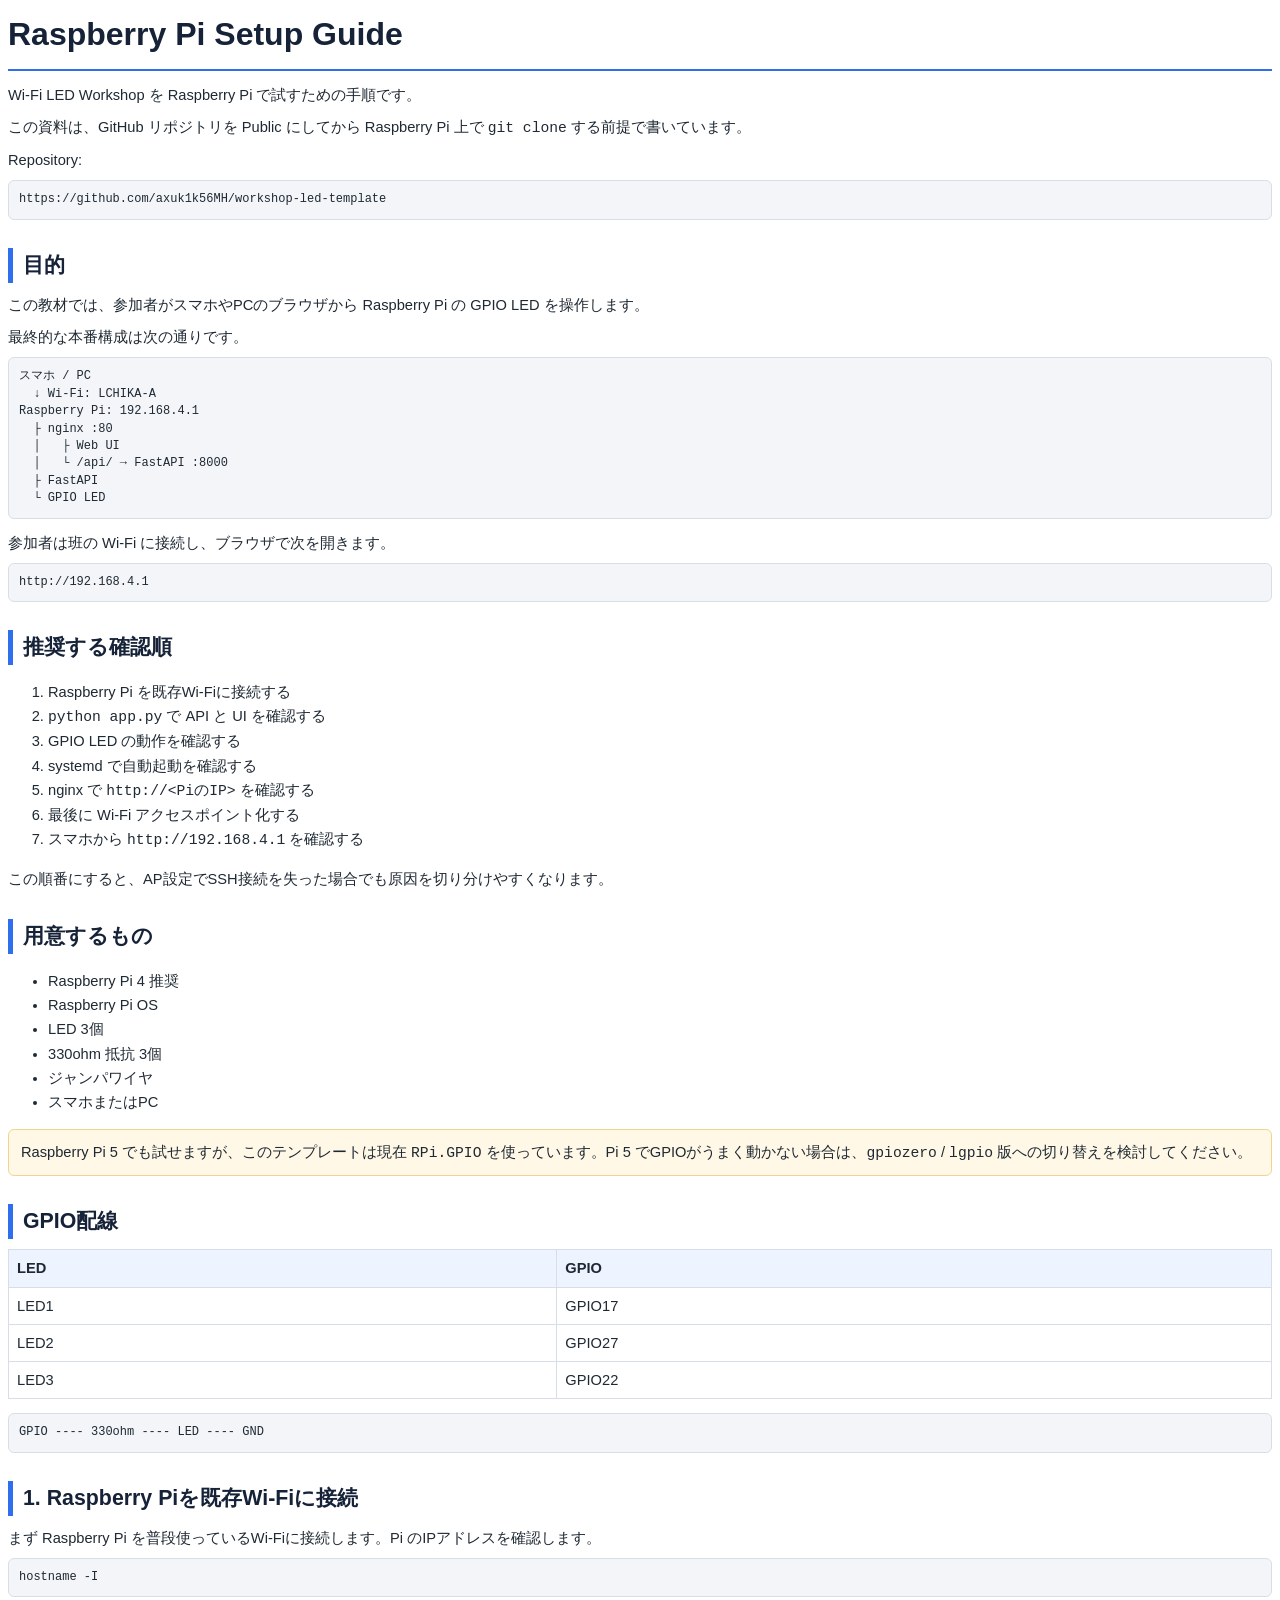
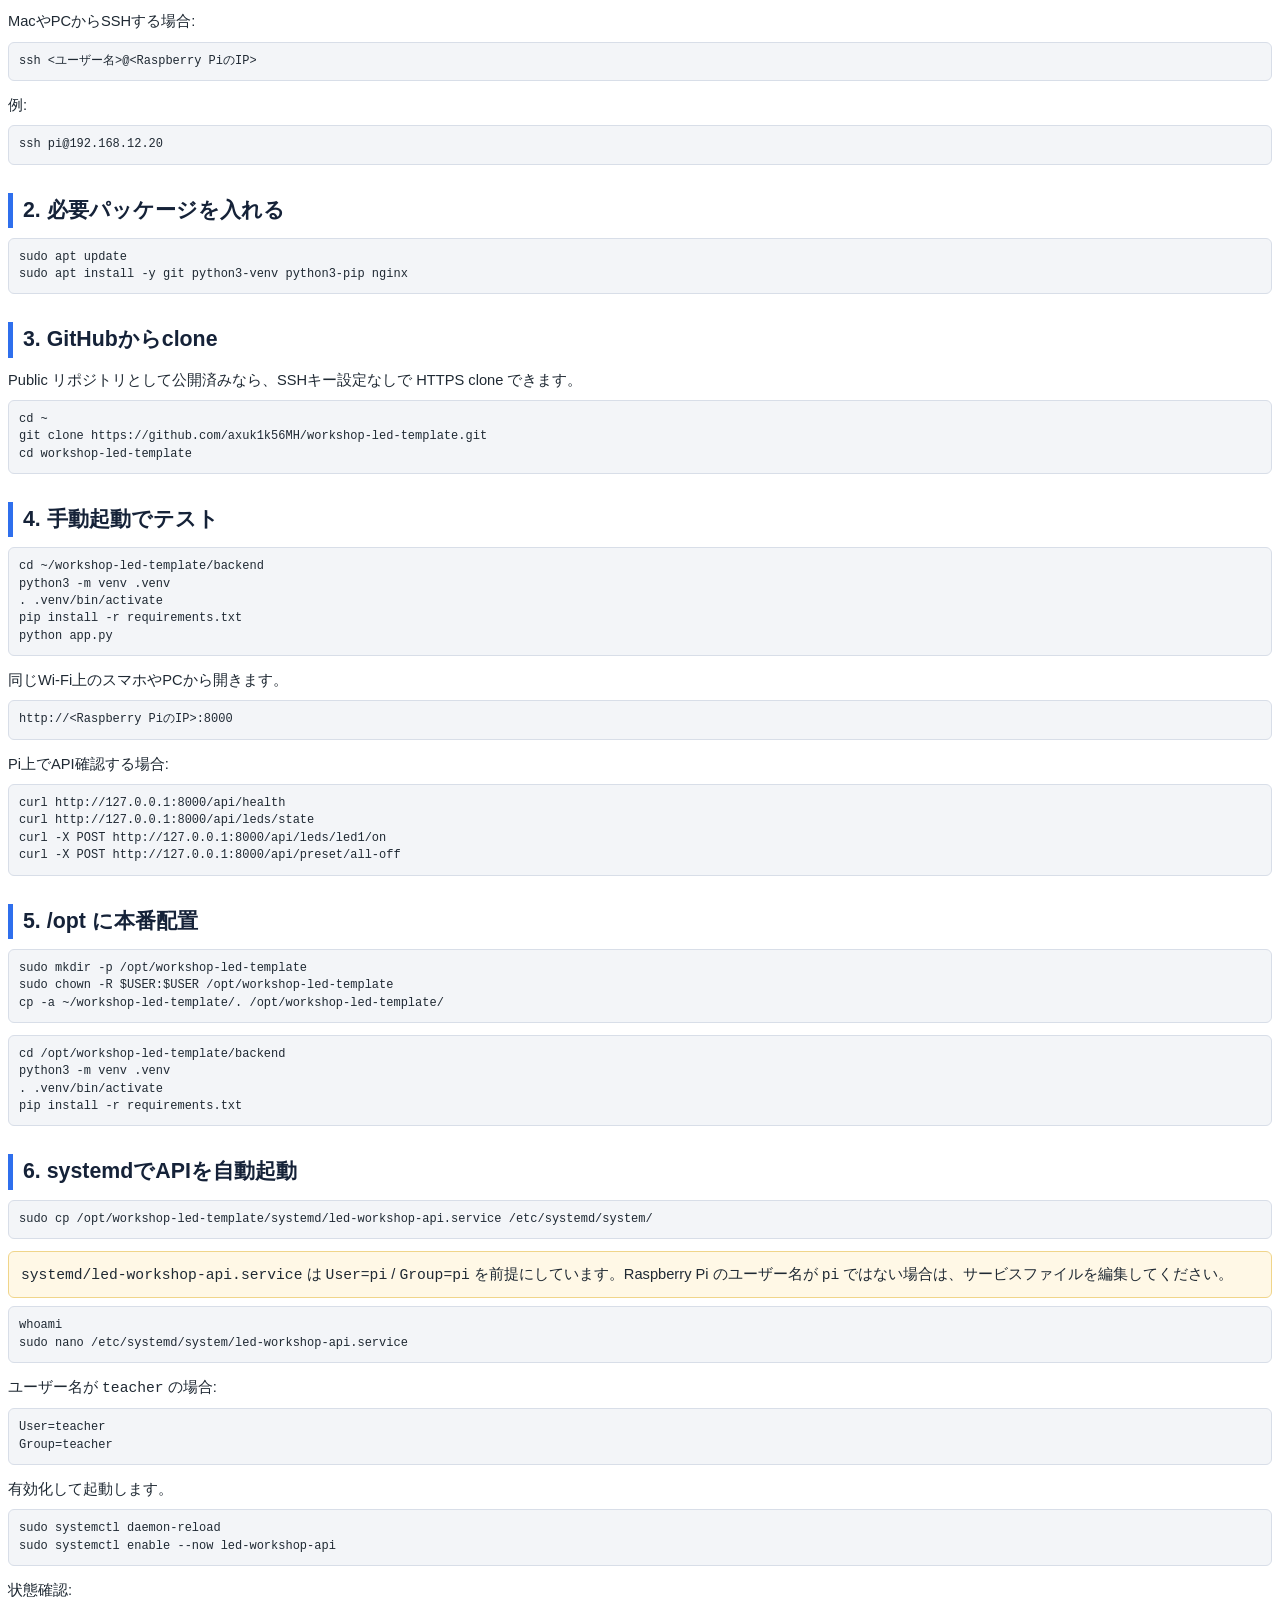
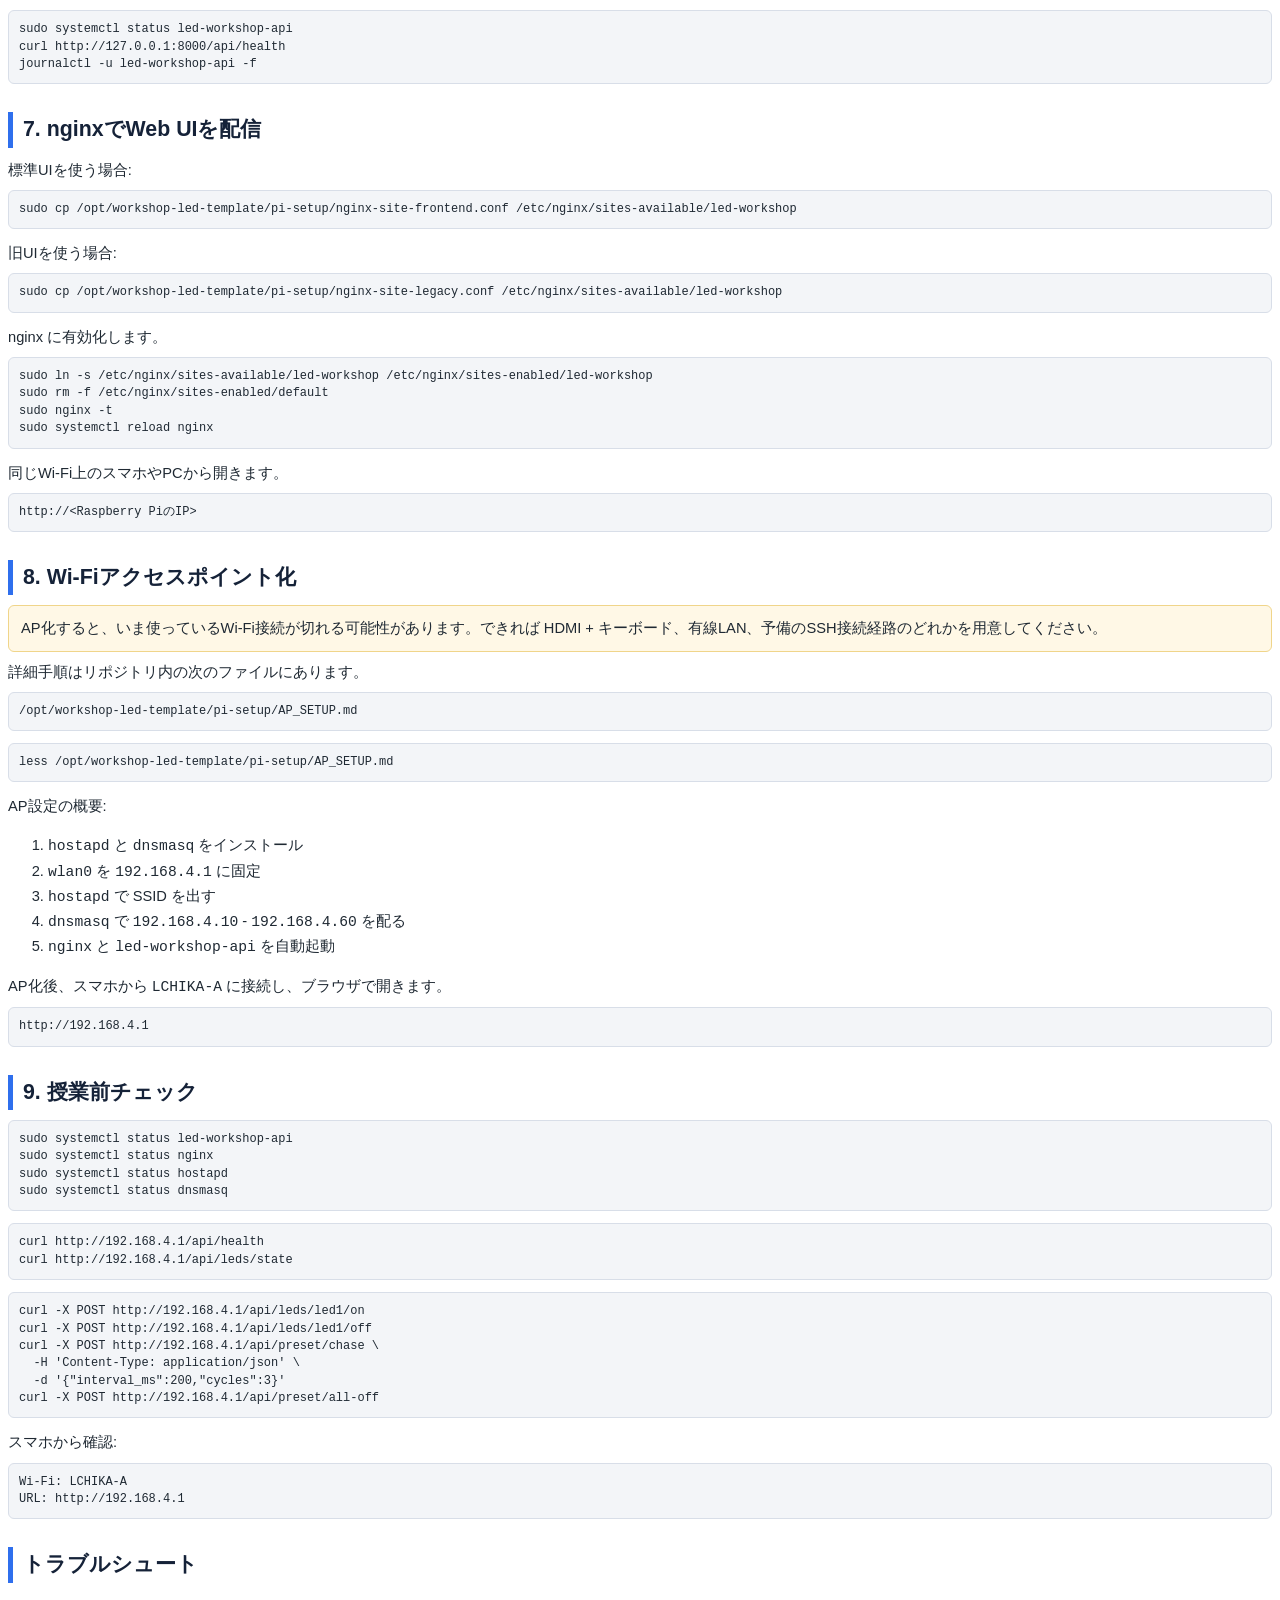
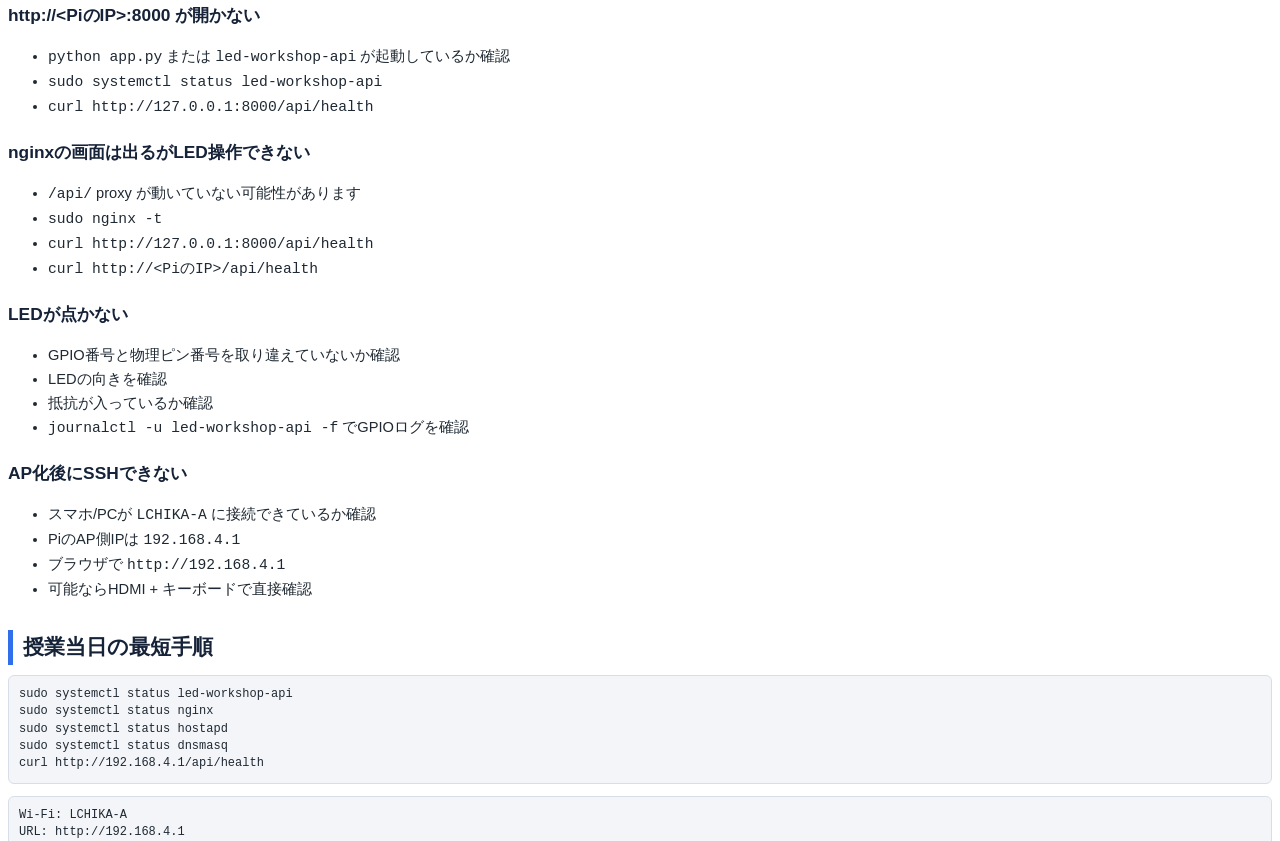
==== docs/raspberry-pi-setup-public.html @ 44d9f41d "Add Raspberry Pi setup handout" ====
<!doctype html>
<html lang="ja">
  <head>
    <meta charset="utf-8" />
    <title>Raspberry Pi Setup Guide - Wi-Fi LED Workshop</title>
    <style>
      @page {
        margin: 18mm 16mm;
      }

      body {
        color: #1f2933;
        font-family: -apple-system, BlinkMacSystemFont, "Hiragino Sans", "Yu Gothic", "Noto Sans CJK JP", sans-serif;
        font-size: 11pt;
        line-height: 1.65;
      }

      h1 {
        border-bottom: 2px solid #2f6fed;
        color: #152238;
        font-size: 24pt;
        margin: 0 0 12px;
        padding-bottom: 8px;
      }

      h2 {
        border-left: 5px solid #2f6fed;
        color: #152238;
        font-size: 16pt;
        margin: 28px 0 10px;
        padding-left: 10px;
      }

      h3 {
        color: #152238;
        font-size: 13pt;
        margin: 18px 0 8px;
      }

      p {
        margin: 8px 0;
      }

      code,
      pre {
        font-family: Menlo, Consolas, "SFMono-Regular", monospace;
      }

      pre {
        background: #f3f5f8;
        border: 1px solid #d8dee8;
        border-radius: 6px;
        font-size: 9pt;
        line-height: 1.45;
        margin: 8px 0 12px;
        overflow-wrap: anywhere;
        padding: 10px;
        white-space: pre-wrap;
      }

      table {
        border-collapse: collapse;
        margin: 10px 0 14px;
        width: 100%;
      }

      th,
      td {
        border: 1px solid #d8dee8;
        padding: 6px 8px;
        text-align: left;
      }

      th {
        background: #eef4ff;
      }

      .note {
        background: #fff8e6;
        border: 1px solid #f0d58a;
        border-radius: 6px;
        padding: 10px 12px;
      }

      .page-break {
        break-before: page;
      }
    </style>
  </head>
  <body>
    <h1>Raspberry Pi Setup Guide</h1>
    <p>Wi-Fi LED Workshop を Raspberry Pi で試すための手順です。</p>
    <p>この資料は、GitHub リポジトリを Public にしてから Raspberry Pi 上で <code>git clone</code> する前提で書いています。</p>
    <p>Repository:</p>
    <pre>https://github.com/axuk1k56MH/workshop-led-template</pre>

    <h2>目的</h2>
    <p>この教材では、参加者がスマホやPCのブラウザから Raspberry Pi の GPIO LED を操作します。</p>
    <p>最終的な本番構成は次の通りです。</p>
    <pre>スマホ / PC
  ↓ Wi-Fi: LCHIKA-A
Raspberry Pi: 192.168.4.1
  ├ nginx :80
  │   ├ Web UI
  │   └ /api/ → FastAPI :8000
  ├ FastAPI
  └ GPIO LED</pre>
    <p>参加者は班の Wi-Fi に接続し、ブラウザで次を開きます。</p>
    <pre>http://192.168.4.1</pre>

    <h2>推奨する確認順</h2>
    <ol>
      <li>Raspberry Pi を既存Wi-Fiに接続する</li>
      <li><code>python app.py</code> で API と UI を確認する</li>
      <li>GPIO LED の動作を確認する</li>
      <li>systemd で自動起動を確認する</li>
      <li>nginx で <code>http://&lt;PiのIP&gt;</code> を確認する</li>
      <li>最後に Wi-Fi アクセスポイント化する</li>
      <li>スマホから <code>http://192.168.4.1</code> を確認する</li>
    </ol>
    <p>この順番にすると、AP設定でSSH接続を失った場合でも原因を切り分けやすくなります。</p>

    <h2>用意するもの</h2>
    <ul>
      <li>Raspberry Pi 4 推奨</li>
      <li>Raspberry Pi OS</li>
      <li>LED 3個</li>
      <li>330ohm 抵抗 3個</li>
      <li>ジャンパワイヤ</li>
      <li>スマホまたはPC</li>
    </ul>
    <p class="note">Raspberry Pi 5 でも試せますが、このテンプレートは現在 <code>RPi.GPIO</code> を使っています。Pi 5 でGPIOがうまく動かない場合は、<code>gpiozero</code> / <code>lgpio</code> 版への切り替えを検討してください。</p>

    <h2>GPIO配線</h2>
    <table>
      <thead><tr><th>LED</th><th>GPIO</th></tr></thead>
      <tbody>
        <tr><td>LED1</td><td>GPIO17</td></tr>
        <tr><td>LED2</td><td>GPIO27</td></tr>
        <tr><td>LED3</td><td>GPIO22</td></tr>
      </tbody>
    </table>
    <pre>GPIO ---- 330ohm ---- LED ---- GND</pre>

    <h2>1. Raspberry Piを既存Wi-Fiに接続</h2>
    <p>まず Raspberry Pi を普段使っているWi-Fiに接続します。Pi のIPアドレスを確認します。</p>
    <pre>hostname -I</pre>
    <p>MacやPCからSSHする場合:</p>
    <pre>ssh &lt;ユーザー名&gt;@&lt;Raspberry PiのIP&gt;</pre>
    <p>例:</p>
    <pre>ssh pi@192.168.12.20</pre>

    <h2>2. 必要パッケージを入れる</h2>
    <pre>sudo apt update
sudo apt install -y git python3-venv python3-pip nginx</pre>

    <h2>3. GitHubからclone</h2>
    <p>Public リポジトリとして公開済みなら、SSHキー設定なしで HTTPS clone できます。</p>
    <pre>cd ~
git clone https://github.com/axuk1k56MH/workshop-led-template.git
cd workshop-led-template</pre>

    <h2>4. 手動起動でテスト</h2>
    <pre>cd ~/workshop-led-template/backend
python3 -m venv .venv
. .venv/bin/activate
pip install -r requirements.txt
python app.py</pre>
    <p>同じWi-Fi上のスマホやPCから開きます。</p>
    <pre>http://&lt;Raspberry PiのIP&gt;:8000</pre>
    <p>Pi上でAPI確認する場合:</p>
    <pre>curl http://127.0.0.1:8000/api/health
curl http://127.0.0.1:8000/api/leds/state
curl -X POST http://127.0.0.1:8000/api/leds/led1/on
curl -X POST http://127.0.0.1:8000/api/preset/all-off</pre>

    <h2>5. /opt に本番配置</h2>
    <pre>sudo mkdir -p /opt/workshop-led-template
sudo chown -R $USER:$USER /opt/workshop-led-template
cp -a ~/workshop-led-template/. /opt/workshop-led-template/</pre>
    <pre>cd /opt/workshop-led-template/backend
python3 -m venv .venv
. .venv/bin/activate
pip install -r requirements.txt</pre>

    <h2>6. systemdでAPIを自動起動</h2>
    <pre>sudo cp /opt/workshop-led-template/systemd/led-workshop-api.service /etc/systemd/system/</pre>
    <p class="note"><code>systemd/led-workshop-api.service</code> は <code>User=pi</code> / <code>Group=pi</code> を前提にしています。Raspberry Pi のユーザー名が <code>pi</code> ではない場合は、サービスファイルを編集してください。</p>
    <pre>whoami
sudo nano /etc/systemd/system/led-workshop-api.service</pre>
    <p>ユーザー名が <code>teacher</code> の場合:</p>
    <pre>User=teacher
Group=teacher</pre>
    <p>有効化して起動します。</p>
    <pre>sudo systemctl daemon-reload
sudo systemctl enable --now led-workshop-api</pre>
    <p>状態確認:</p>
    <pre>sudo systemctl status led-workshop-api
curl http://127.0.0.1:8000/api/health
journalctl -u led-workshop-api -f</pre>

    <h2>7. nginxでWeb UIを配信</h2>
    <p>標準UIを使う場合:</p>
    <pre>sudo cp /opt/workshop-led-template/pi-setup/nginx-site-frontend.conf /etc/nginx/sites-available/led-workshop</pre>
    <p>旧UIを使う場合:</p>
    <pre>sudo cp /opt/workshop-led-template/pi-setup/nginx-site-legacy.conf /etc/nginx/sites-available/led-workshop</pre>
    <p>nginx に有効化します。</p>
    <pre>sudo ln -s /etc/nginx/sites-available/led-workshop /etc/nginx/sites-enabled/led-workshop
sudo rm -f /etc/nginx/sites-enabled/default
sudo nginx -t
sudo systemctl reload nginx</pre>
    <p>同じWi-Fi上のスマホやPCから開きます。</p>
    <pre>http://&lt;Raspberry PiのIP&gt;</pre>

    <h2>8. Wi-Fiアクセスポイント化</h2>
    <p class="note">AP化すると、いま使っているWi-Fi接続が切れる可能性があります。できれば HDMI + キーボード、有線LAN、予備のSSH接続経路のどれかを用意してください。</p>
    <p>詳細手順はリポジトリ内の次のファイルにあります。</p>
    <pre>/opt/workshop-led-template/pi-setup/AP_SETUP.md</pre>
    <pre>less /opt/workshop-led-template/pi-setup/AP_SETUP.md</pre>
    <p>AP設定の概要:</p>
    <ol>
      <li><code>hostapd</code> と <code>dnsmasq</code> をインストール</li>
      <li><code>wlan0</code> を <code>192.168.4.1</code> に固定</li>
      <li><code>hostapd</code> で SSID を出す</li>
      <li><code>dnsmasq</code> で <code>192.168.4.10</code> - <code>192.168.4.60</code> を配る</li>
      <li><code>nginx</code> と <code>led-workshop-api</code> を自動起動</li>
    </ol>
    <p>AP化後、スマホから <code>LCHIKA-A</code> に接続し、ブラウザで開きます。</p>
    <pre>http://192.168.4.1</pre>

    <h2>9. 授業前チェック</h2>
    <pre>sudo systemctl status led-workshop-api
sudo systemctl status nginx
sudo systemctl status hostapd
sudo systemctl status dnsmasq</pre>
    <pre>curl http://192.168.4.1/api/health
curl http://192.168.4.1/api/leds/state</pre>
    <pre>curl -X POST http://192.168.4.1/api/leds/led1/on
curl -X POST http://192.168.4.1/api/leds/led1/off
curl -X POST http://192.168.4.1/api/preset/chase \
  -H 'Content-Type: application/json' \
  -d '{"interval_ms":200,"cycles":3}'
curl -X POST http://192.168.4.1/api/preset/all-off</pre>
    <p>スマホから確認:</p>
    <pre>Wi-Fi: LCHIKA-A
URL: http://192.168.4.1</pre>

    <h2>トラブルシュート</h2>
    <h3>http://&lt;PiのIP&gt;:8000 が開かない</h3>
    <ul>
      <li><code>python app.py</code> または <code>led-workshop-api</code> が起動しているか確認</li>
      <li><code>sudo systemctl status led-workshop-api</code></li>
      <li><code>curl http://127.0.0.1:8000/api/health</code></li>
    </ul>
    <h3>nginxの画面は出るがLED操作できない</h3>
    <ul>
      <li><code>/api/</code> proxy が動いていない可能性があります</li>
      <li><code>sudo nginx -t</code></li>
      <li><code>curl http://127.0.0.1:8000/api/health</code></li>
      <li><code>curl http://&lt;PiのIP&gt;/api/health</code></li>
    </ul>
    <h3>LEDが点かない</h3>
    <ul>
      <li>GPIO番号と物理ピン番号を取り違えていないか確認</li>
      <li>LEDの向きを確認</li>
      <li>抵抗が入っているか確認</li>
      <li><code>journalctl -u led-workshop-api -f</code> でGPIOログを確認</li>
    </ul>
    <h3>AP化後にSSHできない</h3>
    <ul>
      <li>スマホ/PCが <code>LCHIKA-A</code> に接続できているか確認</li>
      <li>PiのAP側IPは <code>192.168.4.1</code></li>
      <li>ブラウザで <code>http://192.168.4.1</code></li>
      <li>可能ならHDMI + キーボードで直接確認</li>
    </ul>

    <h2>授業当日の最短手順</h2>
    <pre>sudo systemctl status led-workshop-api
sudo systemctl status nginx
sudo systemctl status hostapd
sudo systemctl status dnsmasq
curl http://192.168.4.1/api/health</pre>
    <pre>Wi-Fi: LCHIKA-A
URL: http://192.168.4.1</pre>
  </body>
</html>
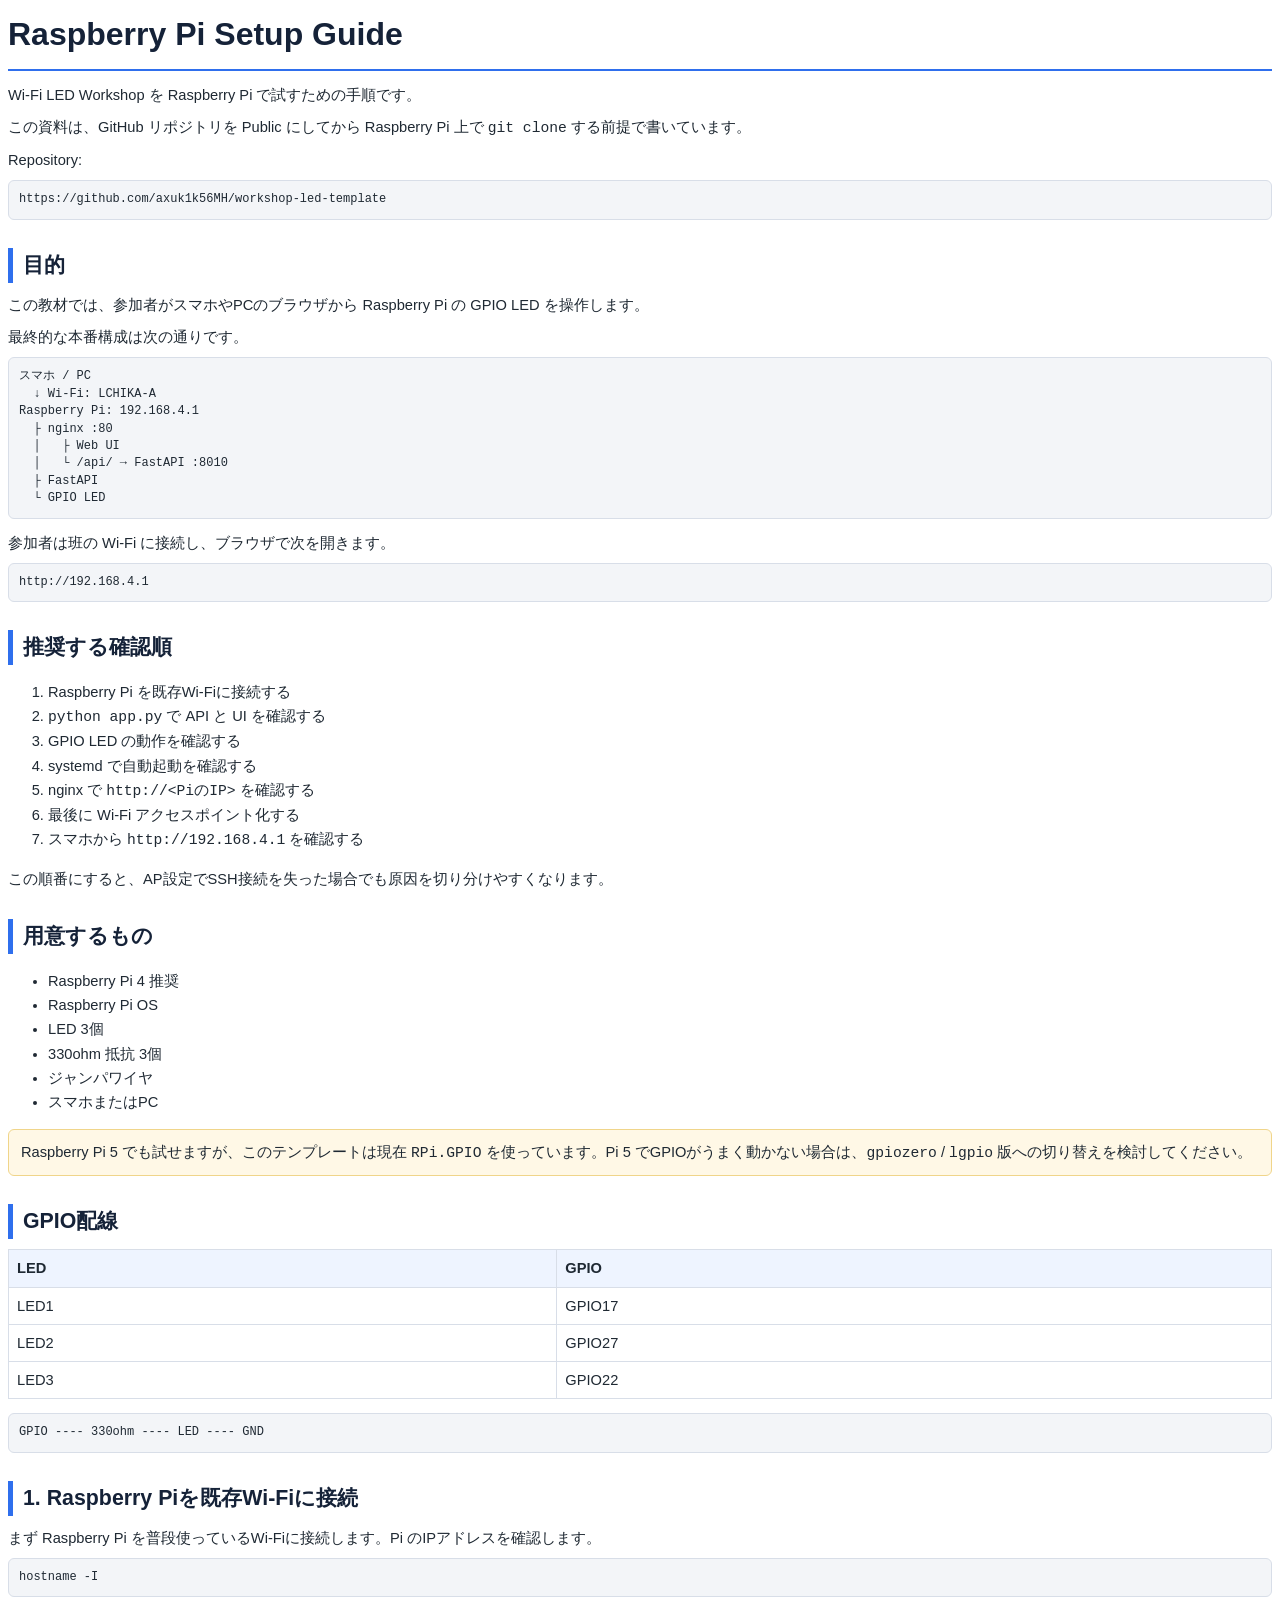
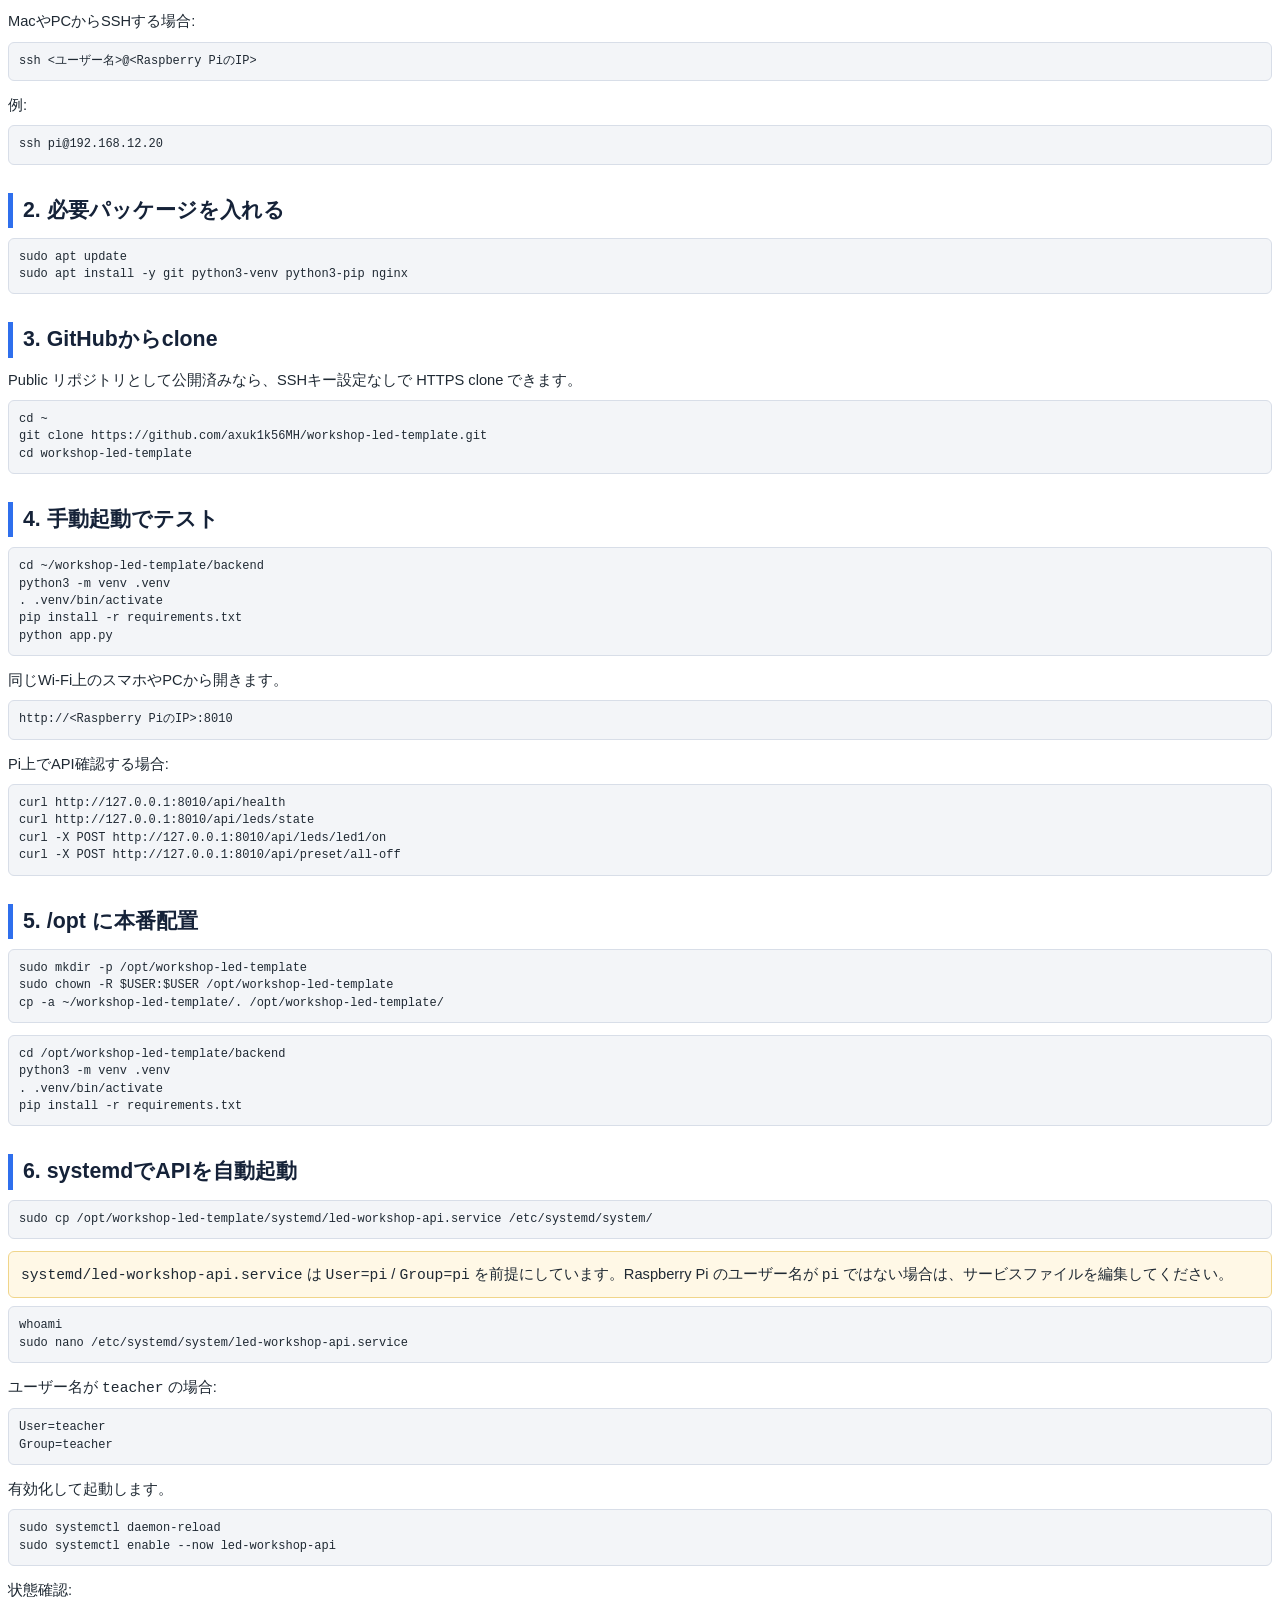
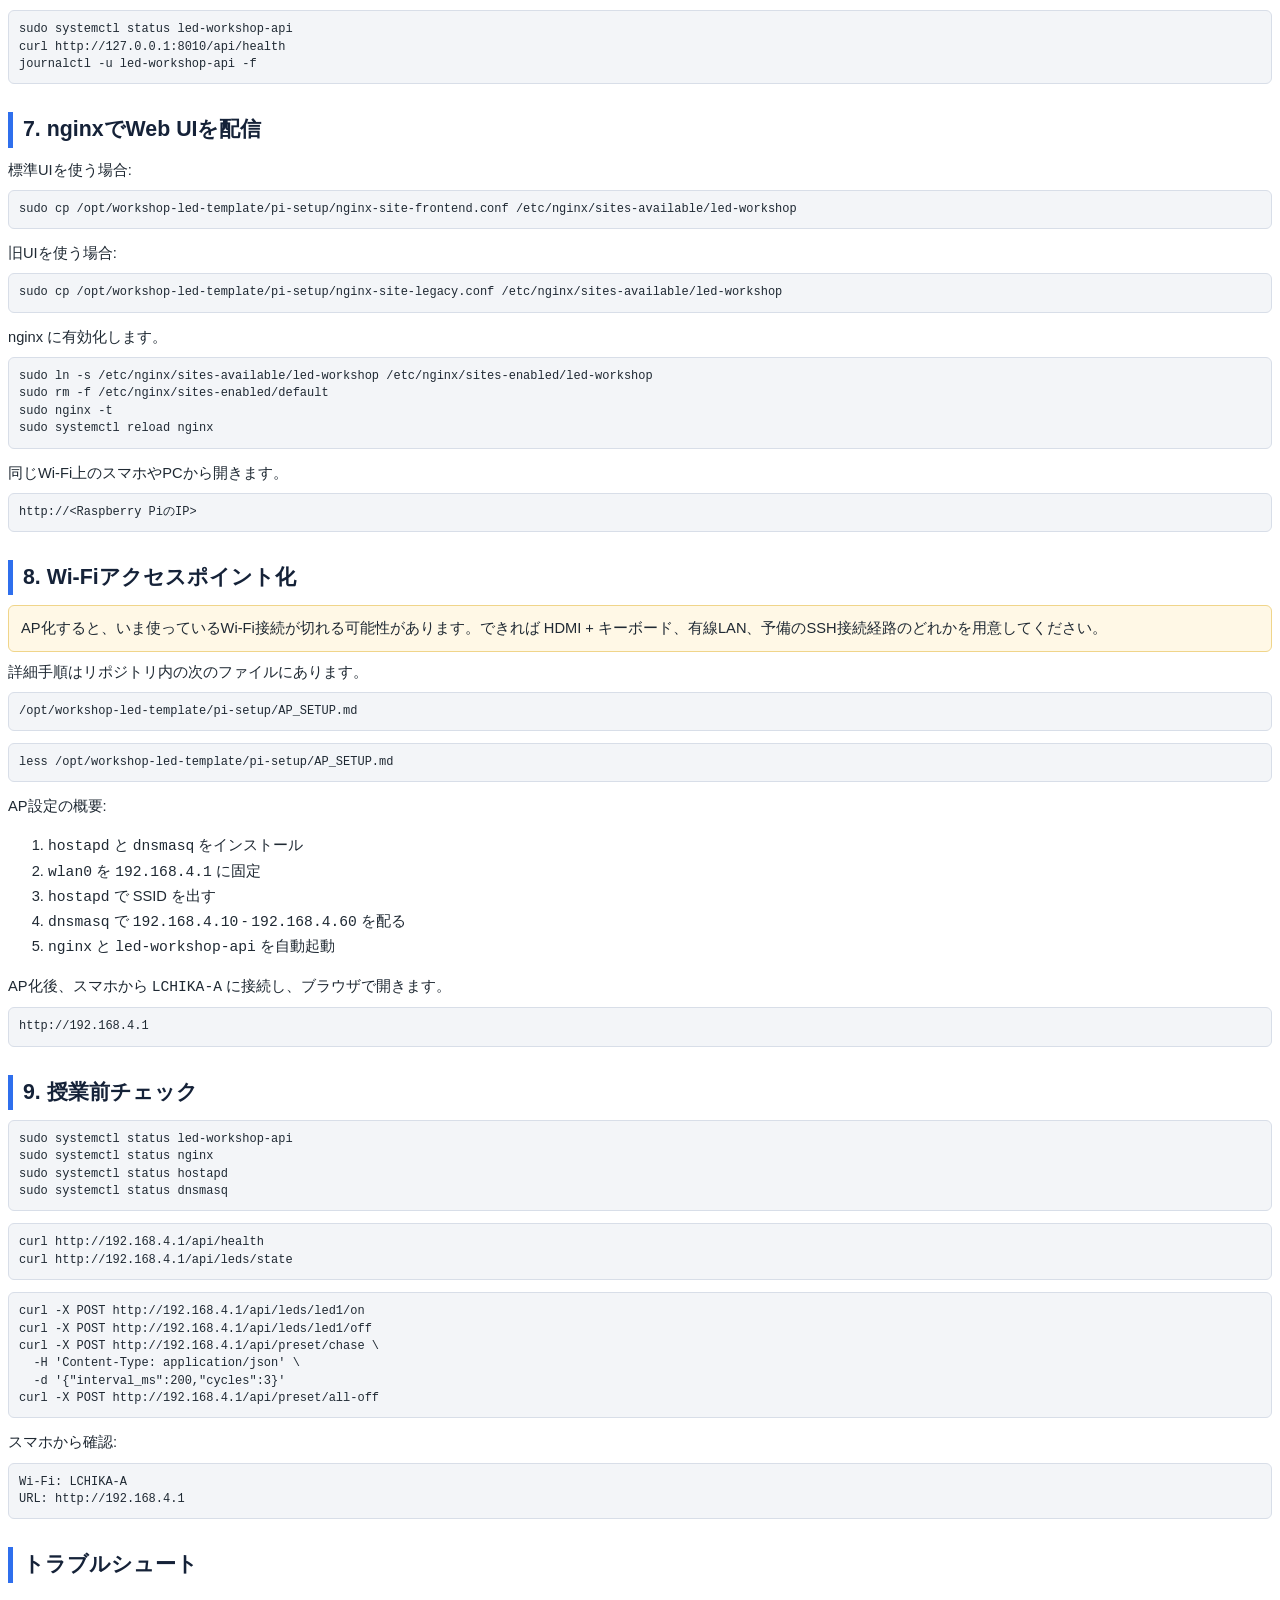
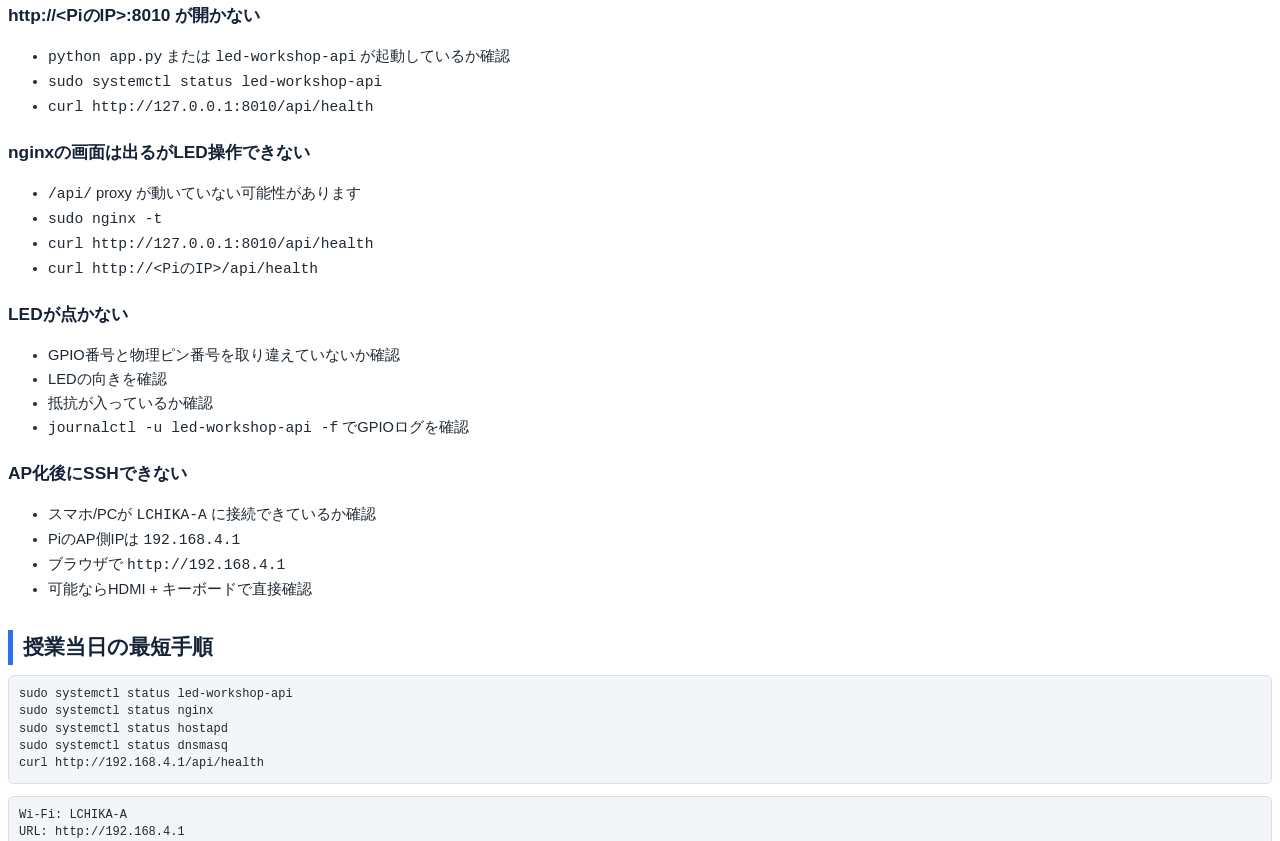
==== commit 75eec3cd: "Change backend port to 8010" ====
--- a/docs/raspberry-pi-setup-public.html
+++ b/docs/raspberry-pi-setup-public.html
@@ -102,7 +102,7 @@
 Raspberry Pi: 192.168.4.1
   ├ nginx :80
   │   ├ Web UI
-  │   └ /api/ → FastAPI :8000
+  │   └ /api/ → FastAPI :8010
   ├ FastAPI
   └ GPIO LED</pre>
     <p>参加者は班の Wi-Fi に接続し、ブラウザで次を開きます。</p>
@@ -167,12 +167,12 @@
 pip install -r requirements.txt
 python app.py</pre>
     <p>同じWi-Fi上のスマホやPCから開きます。</p>
-    <pre>http://&lt;Raspberry PiのIP&gt;:8000</pre>
+    <pre>http://&lt;Raspberry PiのIP&gt;:8010</pre>
     <p>Pi上でAPI確認する場合:</p>
-    <pre>curl http://127.0.0.1:8000/api/health
-curl http://127.0.0.1:8000/api/leds/state
-curl -X POST http://127.0.0.1:8000/api/leds/led1/on
-curl -X POST http://127.0.0.1:8000/api/preset/all-off</pre>
+    <pre>curl http://127.0.0.1:8010/api/health
+curl http://127.0.0.1:8010/api/leds/state
+curl -X POST http://127.0.0.1:8010/api/leds/led1/on
+curl -X POST http://127.0.0.1:8010/api/preset/all-off</pre>
 
     <h2>5. /opt に本番配置</h2>
     <pre>sudo mkdir -p /opt/workshop-led-template
@@ -196,7 +196,7 @@
 sudo systemctl enable --now led-workshop-api</pre>
     <p>状態確認:</p>
     <pre>sudo systemctl status led-workshop-api
-curl http://127.0.0.1:8000/api/health
+curl http://127.0.0.1:8010/api/health
 journalctl -u led-workshop-api -f</pre>
 
     <h2>7. nginxでWeb UIを配信</h2>
@@ -246,17 +246,17 @@
 URL: http://192.168.4.1</pre>
 
     <h2>トラブルシュート</h2>
-    <h3>http://&lt;PiのIP&gt;:8000 が開かない</h3>
+    <h3>http://&lt;PiのIP&gt;:8010 が開かない</h3>
     <ul>
       <li><code>python app.py</code> または <code>led-workshop-api</code> が起動しているか確認</li>
       <li><code>sudo systemctl status led-workshop-api</code></li>
-      <li><code>curl http://127.0.0.1:8000/api/health</code></li>
+      <li><code>curl http://127.0.0.1:8010/api/health</code></li>
     </ul>
     <h3>nginxの画面は出るがLED操作できない</h3>
     <ul>
       <li><code>/api/</code> proxy が動いていない可能性があります</li>
       <li><code>sudo nginx -t</code></li>
-      <li><code>curl http://127.0.0.1:8000/api/health</code></li>
+      <li><code>curl http://127.0.0.1:8010/api/health</code></li>
       <li><code>curl http://&lt;PiのIP&gt;/api/health</code></li>
     </ul>
     <h3>LEDが点かない</h3>
